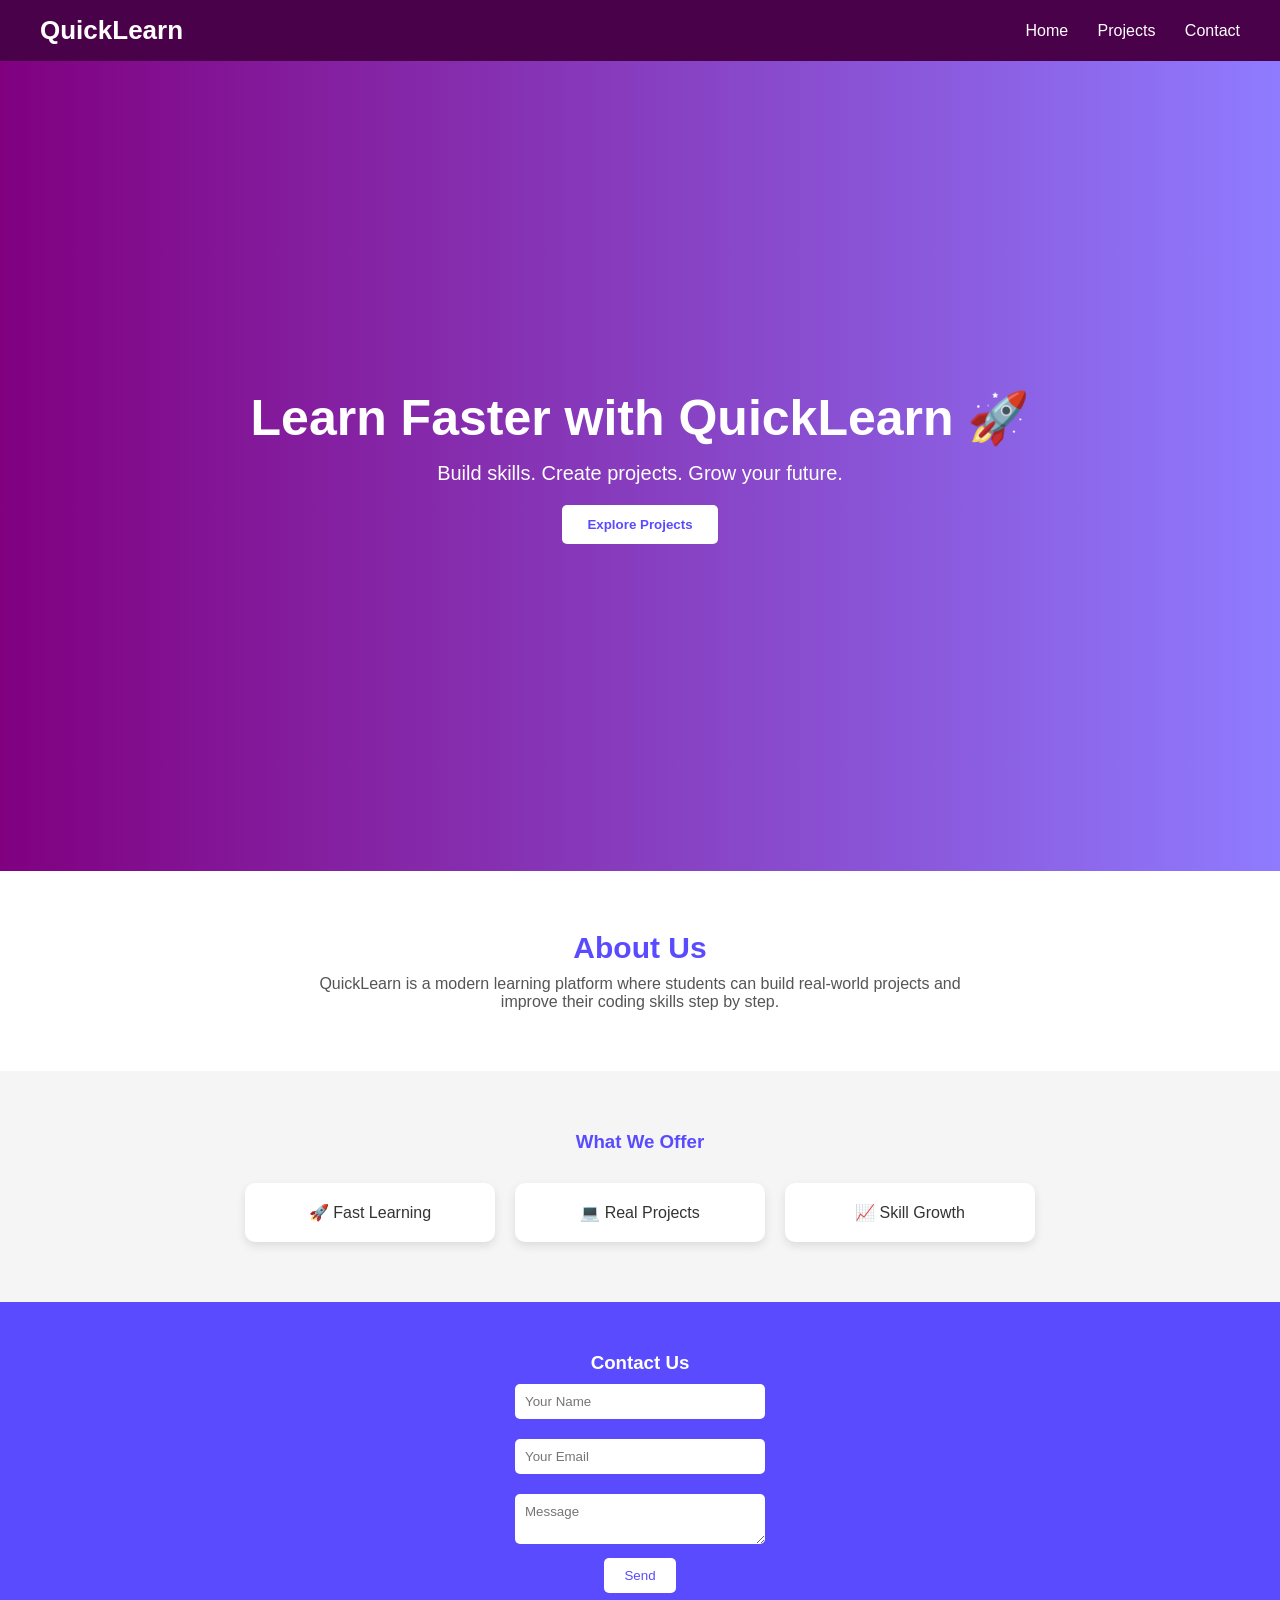
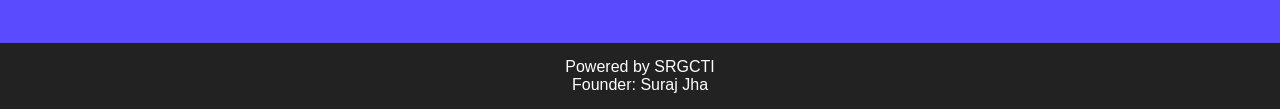
==== index.html @ 149d5f81 "Add files via upload" ====
<!DOCTYPE html>
<html lang="en">
<head>
  <meta charset="UTF-8">
  <title>QuickLearn</title>

  <style>
    * {
      margin: 0;
      padding: 0;
      box-sizing: border-box;
      font-family: 'Segoe UI', sans-serif;
    }

    body {
      background: whitesmoke;
      color: #333;
    }

    header {
      background: rgb(73, 1, 73);
      color: white;
      padding: 15px 40px;
      display: flex;
      justify-content: space-between;
      align-items: center;
    }

    header h1 {
      font-size: 26px;
    }

    nav a {
      color: white;
      margin-left: 25px;
      text-decoration: none;
      font-weight: 500;
    }

    nav a:hover {
      text-decoration: underline;
    }

    /* HERO */
    .hero {
      height: 90vh;
      background: linear-gradient(to right, purple, #8f7bff);
      color: white;
      display: flex;
      justify-content: center;
      align-items: center;
      flex-direction: column;
      text-align: center;
    }

    .hero h2 {
      font-size: 50px;
      margin-bottom: 15px;
    }

    .hero p {
      font-size: 20px;
      margin-bottom: 20px;
    }

    .hero button {
      padding: 12px 25px;
      border: none;
      background: white;
      color: #5a4bff;
      font-weight: bold;
      border-radius: 5px;
      cursor: pointer;
    }

    /* ABOUT */
    .about {
      padding: 60px 20px;
      text-align: center;
      background: white;
    }

    .about h3 {
      font-size: 30px;
      margin-bottom: 10px;
      color: #5a4bff;
    }

    .about p {
      max-width: 700px;
      margin: auto;
      color: #555;
    }

    /* FEATURES */
    .features {
      padding: 60px 20px;
      text-align: center;
    }

    .features h3 {
      color: #5a4bff;
      margin-bottom: 30px;
    }

    .cards {
      display: flex;
      justify-content: center;
      gap: 20px;
      flex-wrap: wrap;
    }

    .card {
      background: white;
      padding: 20px;
      width: 250px;
      border-radius: 10px;
      box-shadow: 0 4px 10px rgba(0,0,0,0.1);
    }

    /* CONTACT */
    .contact {
      background: #5a4bff;
      color: white;
      text-align: center;
      padding: 50px 20px;
    }

    .contact input, .contact textarea {
      width: 250px;
      padding: 10px;
      margin: 10px;
      border: none;
      border-radius: 5px;
    }

    .contact button {
      padding: 10px 20px;
      background: white;
      color: #5a4bff;
      border: none;
      cursor: pointer;
      border-radius: 5px;
    }

    /* FOOTER */
    footer {
      background: #222;
      color: white;
      text-align: center;
      padding: 15px;
    }
  </style>
</head>

<body>

  <!-- HEADER -->
  <header>
    <h1>QuickLearn</h1>
    <nav>
      <a href="#">Home</a>
      <a href="./project.html">Projects</a>
      <a href="#">Contact</a>
    </nav>
  </header>

  <!-- HERO -->
  <section class="hero">
    <h2>Learn Faster with QuickLearn 🚀</h2>
    <p>Build skills. Create projects. Grow your future.</p>
    <button onclick="location.href='./project.html'">Explore Projects</button>
  </section>

  <!-- ABOUT -->
  <section class="about">
    <h3>About Us</h3>
    <p>
      QuickLearn is a modern learning platform where students can build real-world projects
      and improve their coding skills step by step.
    </p>
  </section>

  <!-- FEATURES -->
  <section class="features">
    <h3>What We Offer</h3>
    <div class="cards">
      <div class="card">🚀 Fast Learning</div>
      <div class="card">💻 Real Projects</div>
      <div class="card">📈 Skill Growth</div>
    </div>
  </section>

  <!-- CONTACT -->
  <section class="contact">
    <h3>Contact Us</h3>
    <input type="text" placeholder="Your Name"><br>
    <input type="email" placeholder="Your Email"><br>
    <textarea placeholder="Message"></textarea><br>
    <button>Send</button>
  </section>

  <!-- FOOTER -->
  <footer>
    <p>Powered by SRGCTI</p>
    <p>Founder: Suraj Jha</p>
  </footer>

</body>
</html>
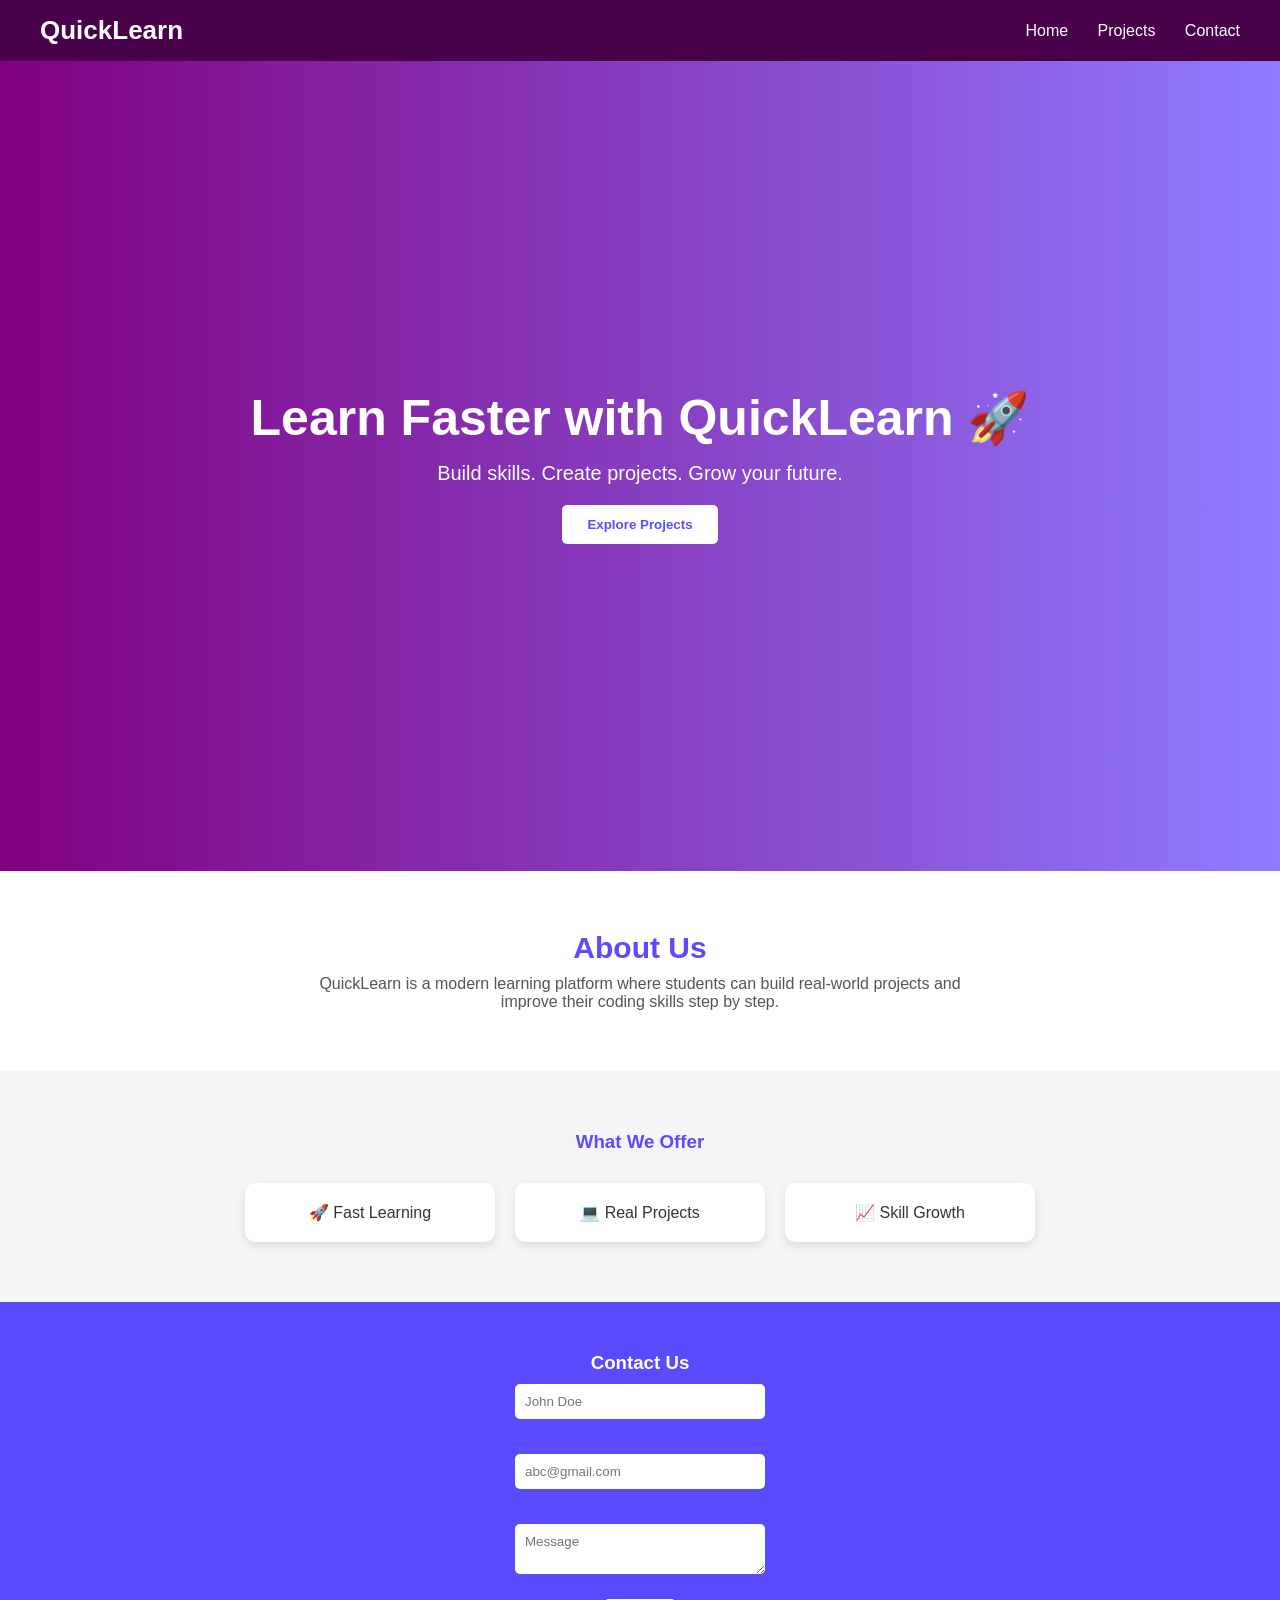
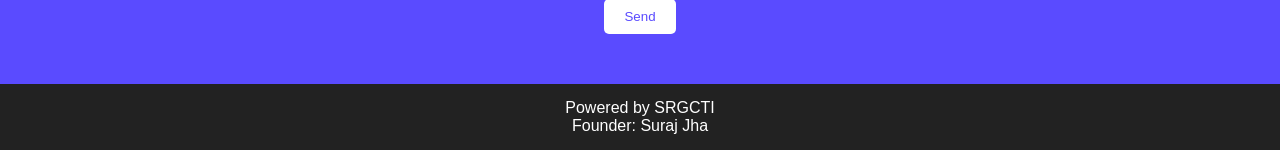
==== commit 0247603a: "Add files via upload" ====
--- a/index.html
+++ b/index.html
@@ -149,6 +149,49 @@
       color: white;
       text-align: center;
       padding: 15px;
+    }
+.in-flex{
+  display: flex;
+  flex-direction: column;
+  align-items: center;
+  gap:15px;
+}
+    @media (max-width:600px){
+
+      body{
+        height:100%;
+        width:100%;
+      }
+nav{
+  display: none;
+}
+h1{
+ height:30px;
+}
+header{
+  padding:30px;
+ 
+}
+input{
+  width: 200px;
+  border-radius: none;
+
+}
+.in-flex{
+  display: flex;
+  flex-direction: column;
+  align-items: center;
+ justify-content: center;
+}
+.in-btn{
+  width: 250px;
+background-color: #350231 !important;
+color: yellow !important;
+}
+h2{
+  font-size: 35px !important;
+}
+
     }
   </style>
 </head>
@@ -194,10 +237,13 @@
   <!-- CONTACT -->
   <section class="contact">
     <h3>Contact Us</h3>
-    <input type="text" placeholder="Your Name"><br>
-    <input type="email" placeholder="Your Email"><br>
-    <textarea placeholder="Message"></textarea><br>
-    <button>Send</button>
+    <div class="in-flex">    <input type="text" placeholder="John Doe">
+    <input type="email" placeholder="abc@gmail.com">
+    <textarea placeholder="Message"></textarea>
+     <button class="in-btn">Send</button>
+    </div>
+
+   
   </section>
 
   <!-- FOOTER -->
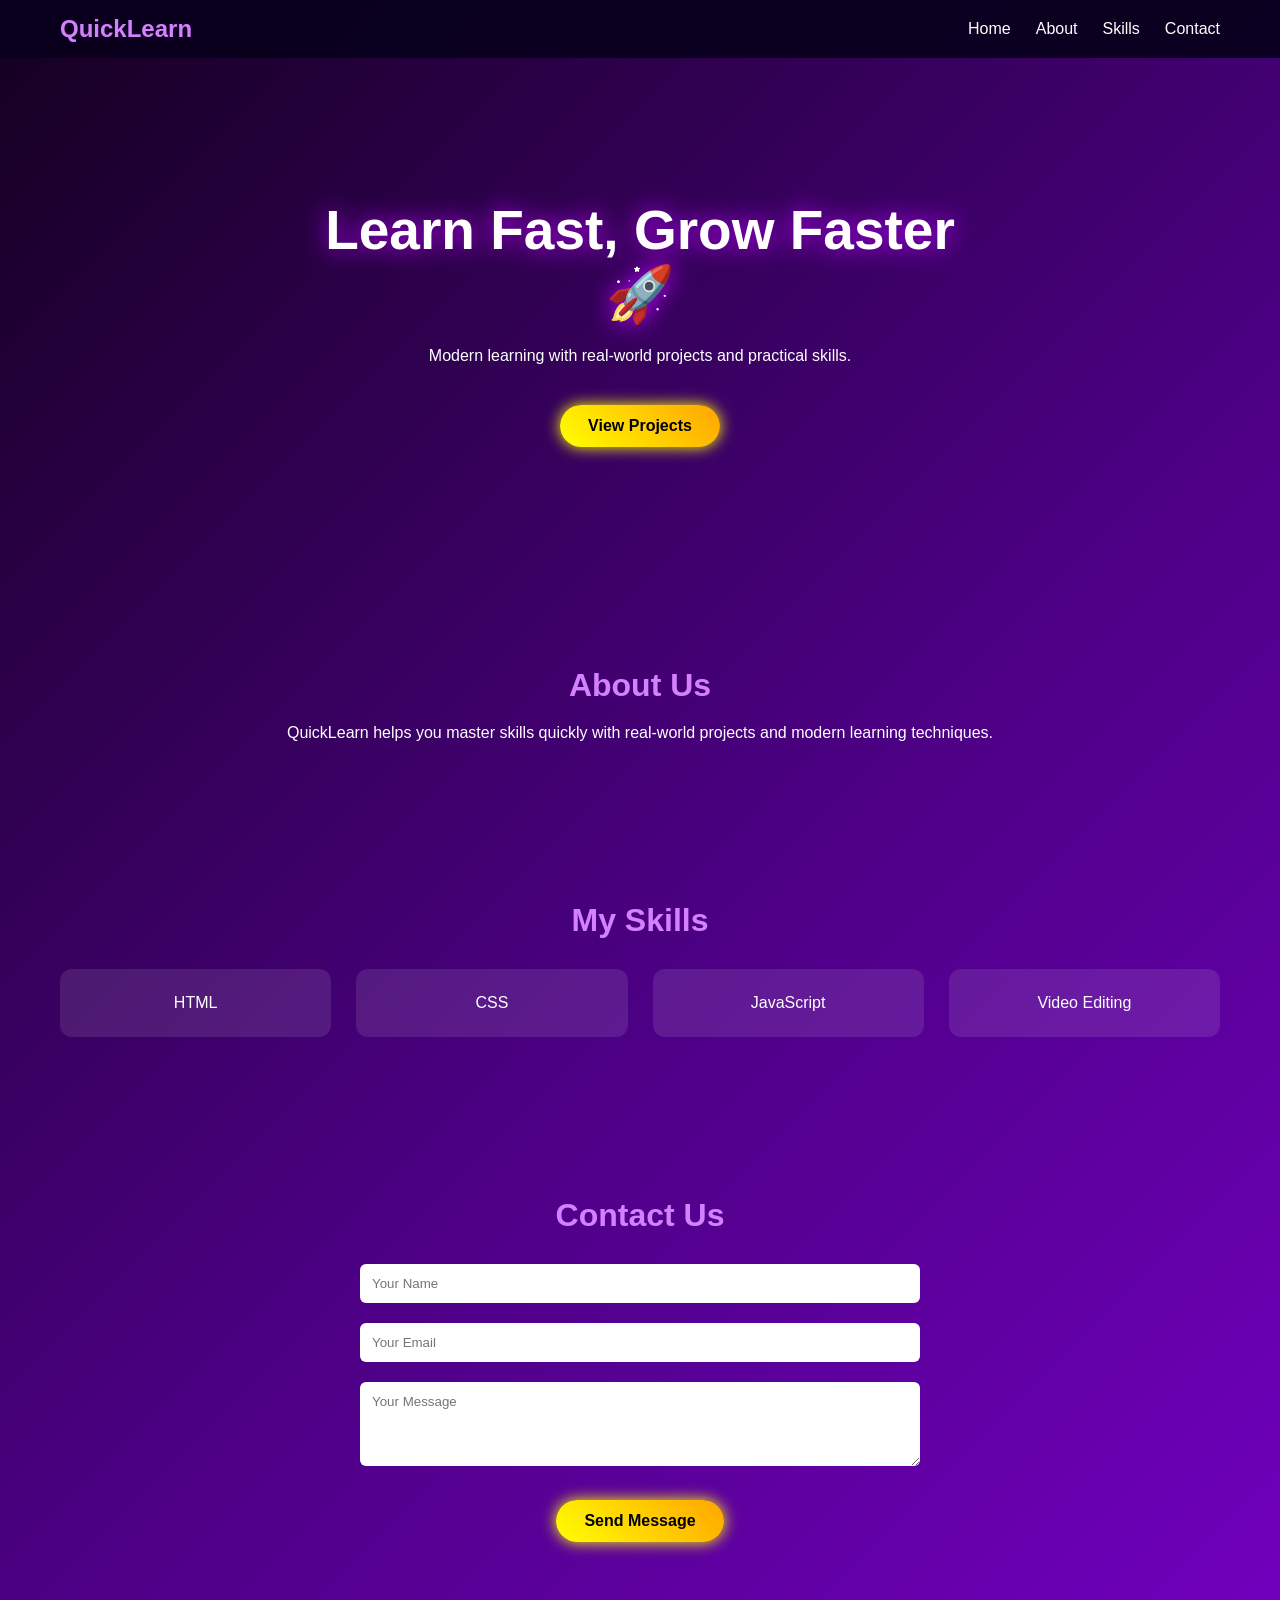
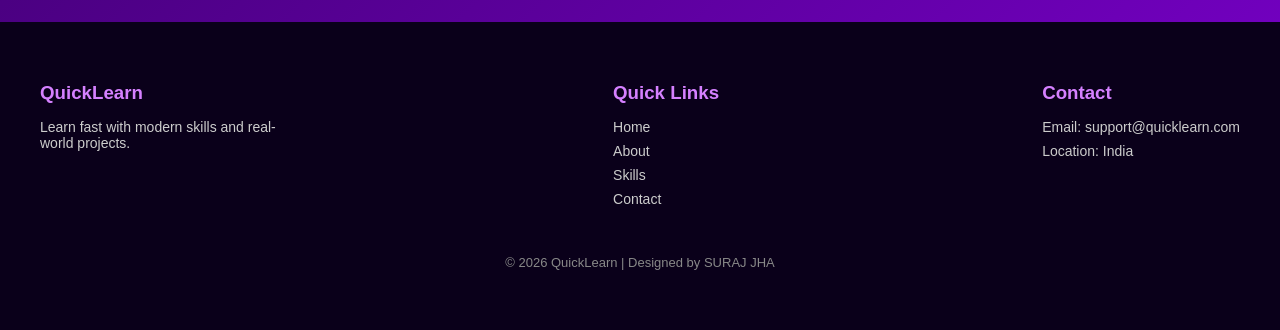
==== commit 36b0701e: "Update index.html" ====
--- a/index.html
+++ b/index.html
@@ -1,256 +1,366 @@
 <!DOCTYPE html>
 <html lang="en">
 <head>
-  <meta charset="UTF-8">
-  <title>QuickLearn</title>
-
-  <style>
-    * {
-      margin: 0;
-      padding: 0;
-      box-sizing: border-box;
-      font-family: 'Segoe UI', sans-serif;
-    }
-
-    body {
-      background: whitesmoke;
-      color: #333;
-    }
-
-    header {
-      background: rgb(73, 1, 73);
-      color: white;
-      padding: 15px 40px;
-      display: flex;
-      justify-content: space-between;
-      align-items: center;
-    }
-
-    header h1 {
-      font-size: 26px;
-    }
-
-    nav a {
-      color: white;
-      margin-left: 25px;
-      text-decoration: none;
-      font-weight: 500;
-    }
-
-    nav a:hover {
-      text-decoration: underline;
-    }
-
-    /* HERO */
-    .hero {
-      height: 90vh;
-      background: linear-gradient(to right, purple, #8f7bff);
-      color: white;
-      display: flex;
-      justify-content: center;
-      align-items: center;
-      flex-direction: column;
-      text-align: center;
-    }
-
-    .hero h2 {
-      font-size: 50px;
-      margin-bottom: 15px;
-    }
-
-    .hero p {
-      font-size: 20px;
-      margin-bottom: 20px;
-    }
-
-    .hero button {
-      padding: 12px 25px;
-      border: none;
-      background: white;
-      color: #5a4bff;
-      font-weight: bold;
-      border-radius: 5px;
-      cursor: pointer;
-    }
-
-    /* ABOUT */
-    .about {
-      padding: 60px 20px;
-      text-align: center;
-      background: white;
-    }
-
-    .about h3 {
-      font-size: 30px;
-      margin-bottom: 10px;
-      color: #5a4bff;
-    }
-
-    .about p {
-      max-width: 700px;
-      margin: auto;
-      color: #555;
-    }
-
-    /* FEATURES */
-    .features {
-      padding: 60px 20px;
-      text-align: center;
-    }
-
-    .features h3 {
-      color: #5a4bff;
-      margin-bottom: 30px;
-    }
-
-    .cards {
-      display: flex;
-      justify-content: center;
-      gap: 20px;
-      flex-wrap: wrap;
-    }
-
-    .card {
-      background: white;
-      padding: 20px;
-      width: 250px;
-      border-radius: 10px;
-      box-shadow: 0 4px 10px rgba(0,0,0,0.1);
-    }
-
-    /* CONTACT */
-    .contact {
-      background: #5a4bff;
-      color: white;
-      text-align: center;
-      padding: 50px 20px;
-    }
-
-    .contact input, .contact textarea {
-      width: 250px;
-      padding: 10px;
-      margin: 10px;
-      border: none;
-      border-radius: 5px;
-    }
-
-    .contact button {
-      padding: 10px 20px;
-      background: white;
-      color: #5a4bff;
-      border: none;
-      cursor: pointer;
-      border-radius: 5px;
-    }
-
-    /* FOOTER */
-    footer {
-      background: #222;
-      color: white;
-      text-align: center;
-      padding: 15px;
-    }
-.in-flex{
-  display: flex;
-  flex-direction: column;
-  align-items: center;
-  gap:15px;
-}
-    @media (max-width:600px){
-
-      body{
-        height:100%;
-        width:100%;
-      }
-nav{
-  display: none;
-}
-h1{
- height:30px;
-}
-header{
-  padding:30px;
- 
-}
-input{
-  width: 200px;
-  border-radius: none;
-
-}
-.in-flex{
-  display: flex;
-  flex-direction: column;
-  align-items: center;
- justify-content: center;
-}
-.in-btn{
-  width: 250px;
-background-color: #350231 !important;
-color: yellow !important;
-}
-h2{
-  font-size: 35px !important;
-}
-
-    }
-  </style>
+<meta charset="UTF-8">
+<meta name="viewport" content="width=device-width, initial-scale=1.0">
+<title>QuickLearn</title>
+
+<style>
+* {
+    margin: 0;
+    padding: 0;
+    box-sizing: border-box;
+    font-family: 'Segoe UI', sans-serif;
+}
+
+body {
+    background: linear-gradient(135deg, #14001f, #4b0082, #7a00cc);
+    color: white;
+}
+
+/* CONTAINER */
+.container {
+    max-width: 1200px;
+    margin: auto;
+    padding: 0 20px;
+}
+
+/* HEADER */
+header {
+    background: rgba(10,0,30,0.95);
+    backdrop-filter: blur(12px);
+    position: sticky;
+    top: 0;
+    z-index: 1000;
+}
+
+nav {
+    display: flex;
+    justify-content: space-between;
+    align-items: center;
+    padding: 15px 0;
+}
+
+.logo {
+    font-size: 24px;
+    font-weight: bold;
+    color: #d580ff;
+}
+
+/* NAV LINKS */
+.nav-links {
+    display: flex;
+    list-style: none;
+}
+
+.nav-links li {
+    margin-left: 25px;
+}
+
+.nav-links a {
+    color: white;
+    text-decoration: none;
+    transition: 0.3s;
+}
+
+.nav-links a:hover {
+    color: #ffcc00;
+}
+
+/* HAMBURGER */
+.hamburger {
+    display: none;
+    flex-direction: column;
+    cursor: pointer;
+}
+
+.hamburger span {
+    width: 28px;
+    height: 3px;
+    background: white;
+    margin: 5px;
+    transition: 0.3s;
+}
+
+.hamburger.active span:nth-child(1) {
+    transform: rotate(45deg) translate(5px,5px);
+}
+
+.hamburger.active span:nth-child(2) {
+    opacity: 0;
+}
+
+.hamburger.active span:nth-child(3) {
+    transform: rotate(-45deg) translate(6px,-6px);
+}
+
+/* MOBILE MENU */
+@media(max-width: 768px) {
+    .hamburger {
+        display: flex;
+    }
+
+    .nav-links {
+        position: absolute;
+        top: 70px;
+        right: -100%;
+        background: #1a0033;
+        width: 230px;
+        height: 100vh;
+        flex-direction: column;
+        align-items: center;
+        padding-top: 40px;
+        transition: 0.4s;
+    }
+
+    .nav-links li {
+        margin: 20px 0;
+    }
+
+    .nav-links.active {
+        right: 0;
+    }
+}
+
+/* HERO */
+.hero {
+    text-align: center;
+    padding: 140px 20px;
+}
+
+.hero h1 {
+    font-size: 55px;
+    max-width: 700px;
+    margin: auto;
+    text-shadow: 0 0 25px #bb00ff;
+}
+
+.hero p {
+    margin: 20px auto;
+    max-width: 500px;
+}
+
+/* BUTTON */
+.btn {
+    display: inline-block;
+    margin-top: 20px;
+    padding: 12px 28px;
+    background: linear-gradient(45deg, yellow, orange);
+    color: black;
+    text-decoration: none;
+    border-radius: 30px;
+    font-weight: bold;
+    box-shadow: 0 0 15px yellow;
+    transition: 0.3s;
+}
+
+.btn:hover {
+    transform: scale(1.08);
+}
+
+/* SECTIONS */
+.section {
+    padding: 80px 20px;
+    text-align: center;
+}
+
+.section h2 {
+    font-size: 32px;
+    margin-bottom: 20px;
+    color: #d580ff;
+}
+
+/* SKILLS GRID */
+.skills {
+    display: grid;
+    grid-template-columns: repeat(auto-fit, minmax(220px, 1fr));
+    gap: 25px;
+    margin-top: 30px;
+}
+
+.skill-box {
+    padding: 25px;
+    background: rgba(255,255,255,0.1);
+    border-radius: 12px;
+}
+
+/* CONTACT */
+.contact {
+    max-width: 600px;
+    margin: auto;
+}
+
+.contact input, .contact textarea {
+    width: 100%;
+    padding: 12px;
+    margin: 10px 0;
+    border-radius: 6px;
+    border: none;
+}
+
+/* FOOTER */
+footer {
+    background: #0a001a;
+    padding: 60px 20px;
+}
+
+.footer-container {
+    display: flex;
+    flex-wrap: wrap;
+    justify-content: space-between;
+    max-width: 1200px;
+    margin: auto;
+    gap: 30px;
+}
+
+.footer-box {
+    max-width: 250px;
+}
+
+.footer-box h3 {
+    margin-bottom: 15px;
+    color: #d580ff;
+}
+
+.footer-box p, .footer-box a {
+    color: #ccc;
+    font-size: 14px;
+    text-decoration: none;
+    display: block;
+    margin-bottom: 8px;
+}
+
+.footer-box a:hover {
+    color: #ffcc00;
+}
+
+.footer-bottom {
+    text-align: center;
+    margin-top: 40px;
+    color: #888;
+    font-size: 13px;
+}
+
+/* SMALL SCREEN FIX */
+@media(max-width: 768px) {
+    .hero h1 {
+        font-size: 32px;
+    }
+
+    .footer-container {
+        flex-direction: column;
+        align-items: center;
+        text-align: center;
+    }
+}
+
+</style>
 </head>
 
 <body>
 
-  <!-- HEADER -->
-  <header>
-    <h1>QuickLearn</h1>
-    <nav>
-      <a href="#">Home</a>
-      <a href="./project.html">Projects</a>
-      <a href="#">Contact</a>
-    </nav>
-  </header>
-
-  <!-- HERO -->
-  <section class="hero">
-    <h2>Learn Faster with QuickLearn 🚀</h2>
-    <p>Build skills. Create projects. Grow your future.</p>
-    <button onclick="location.href='./project.html'">Explore Projects</button>
-  </section>
-
-  <!-- ABOUT -->
-  <section class="about">
-    <h3>About Us</h3>
-    <p>
-      QuickLearn is a modern learning platform where students can build real-world projects
-      and improve their coding skills step by step.
-    </p>
-  </section>
-
-  <!-- FEATURES -->
-  <section class="features">
-    <h3>What We Offer</h3>
-    <div class="cards">
-      <div class="card">🚀 Fast Learning</div>
-      <div class="card">💻 Real Projects</div>
-      <div class="card">📈 Skill Growth</div>
-    </div>
-  </section>
-
-  <!-- CONTACT -->
-  <section class="contact">
-    <h3>Contact Us</h3>
-    <div class="in-flex">    <input type="text" placeholder="John Doe">
-    <input type="email" placeholder="abc@gmail.com">
-    <textarea placeholder="Message"></textarea>
-     <button class="in-btn">Send</button>
-    </div>
-
-   
-  </section>
-
-  <!-- FOOTER -->
-  <footer>
-    <p>Powered by SRGCTI</p>
-    <p>Founder: Suraj Jha</p>
-  </footer>
+<!-- HEADER -->
+<header>
+    <div class="container">
+        <nav>
+            <div class="logo">QuickLearn</div>
+
+            <ul class="nav-links" id="navLinks">
+                <li><a href="#">Home</a></li>
+                <li><a href="#about">About</a></li>
+                <li><a href="#skills">Skills</a></li>
+                <li><a href="#contact">Contact</a></li>
+            </ul>
+
+            <div class="hamburger" id="hamburger">
+                <span></span>
+                <span></span>
+                <span></span>
+            </div>
+        </nav>
+    </div>
+</header>
+
+<!-- HERO -->
+<section class="hero">
+    <div class="container">
+        <h1>Learn Fast, Grow Faster 🚀</h1>
+        <p>Modern learning with real-world projects and practical skills.</p>
+        <a href="project.html" class="btn">View Projects</a>
+    </div>
+</section>
+
+<!-- ABOUT -->
+<section class="section" id="about">
+    <div class="container">
+        <h2>About Us</h2>
+        <p>QuickLearn helps you master skills quickly with real-world projects and modern learning techniques.</p>
+    </div>
+</section>
+
+<!-- SKILLS -->
+<section class="section" id="skills">
+    <div class="container">
+        <h2>My Skills</h2>
+        <div class="skills">
+            <div class="skill-box">HTML</div>
+            <div class="skill-box">CSS</div>
+            <div class="skill-box">JavaScript</div>
+            <div class="skill-box">Video Editing</div>
+        </div>
+    </div>
+</section>
+
+<!-- CONTACT -->
+<section class="section" id="contact">
+    <div class="container contact">
+        <h2>Contact Us</h2>
+        <input type="text" placeholder="Your Name">
+        <input type="email" placeholder="Your Email">
+        <textarea rows="4" placeholder="Your Message"></textarea>
+        <a href="#" class="btn">Send Message</a>
+    </div>
+</section>
+
+<!-- FOOTER -->
+<footer>
+    <div class="footer-container">
+
+        <div class="footer-box">
+            <h3>QuickLearn</h3>
+            <p>Learn fast with modern skills and real-world projects.</p>
+        </div>
+
+        <div class="footer-box">
+            <h3>Quick Links</h3>
+            <a href="#">Home</a>
+            <a href="#about">About</a>
+            <a href="#skills">Skills</a>
+            <a href="#contact">Contact</a>
+        </div>
+
+        <div class="footer-box">
+            <h3>Contact</h3>
+            <p>Email: support@quicklearn.com</p>
+            <p>Location: India</p>
+        </div>
+
+    </div>
+
+    <div class="footer-bottom">
+        © 2026 QuickLearn | Designed by SURAJ JHA
+    </div>
+</footer>
+
+<script>
+const hamburger = document.getElementById("hamburger");
+const navLinks = document.getElementById("navLinks");
+
+hamburger.addEventListener("click", () => {
+    hamburger.classList.toggle("active");
+    navLinks.classList.toggle("active");
+});
+</script>
 
 </body>
-</html>+</html>
